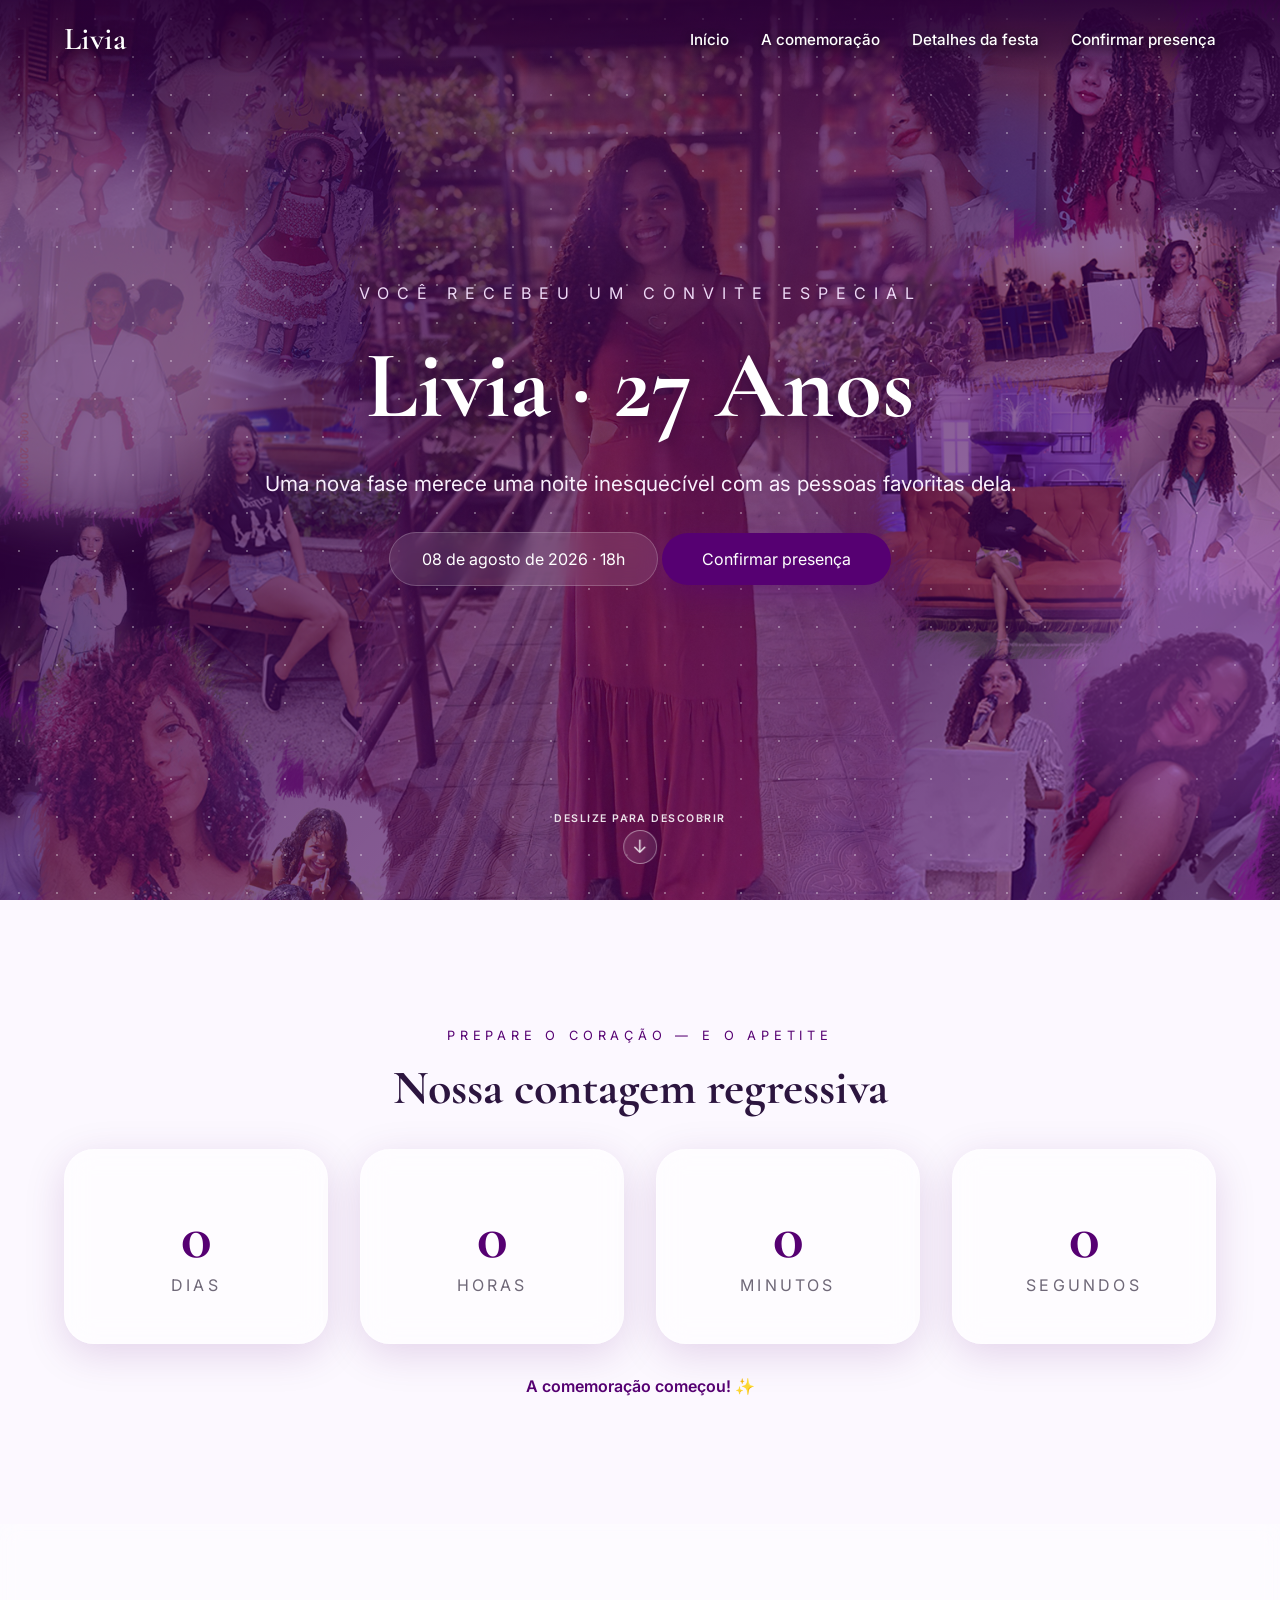
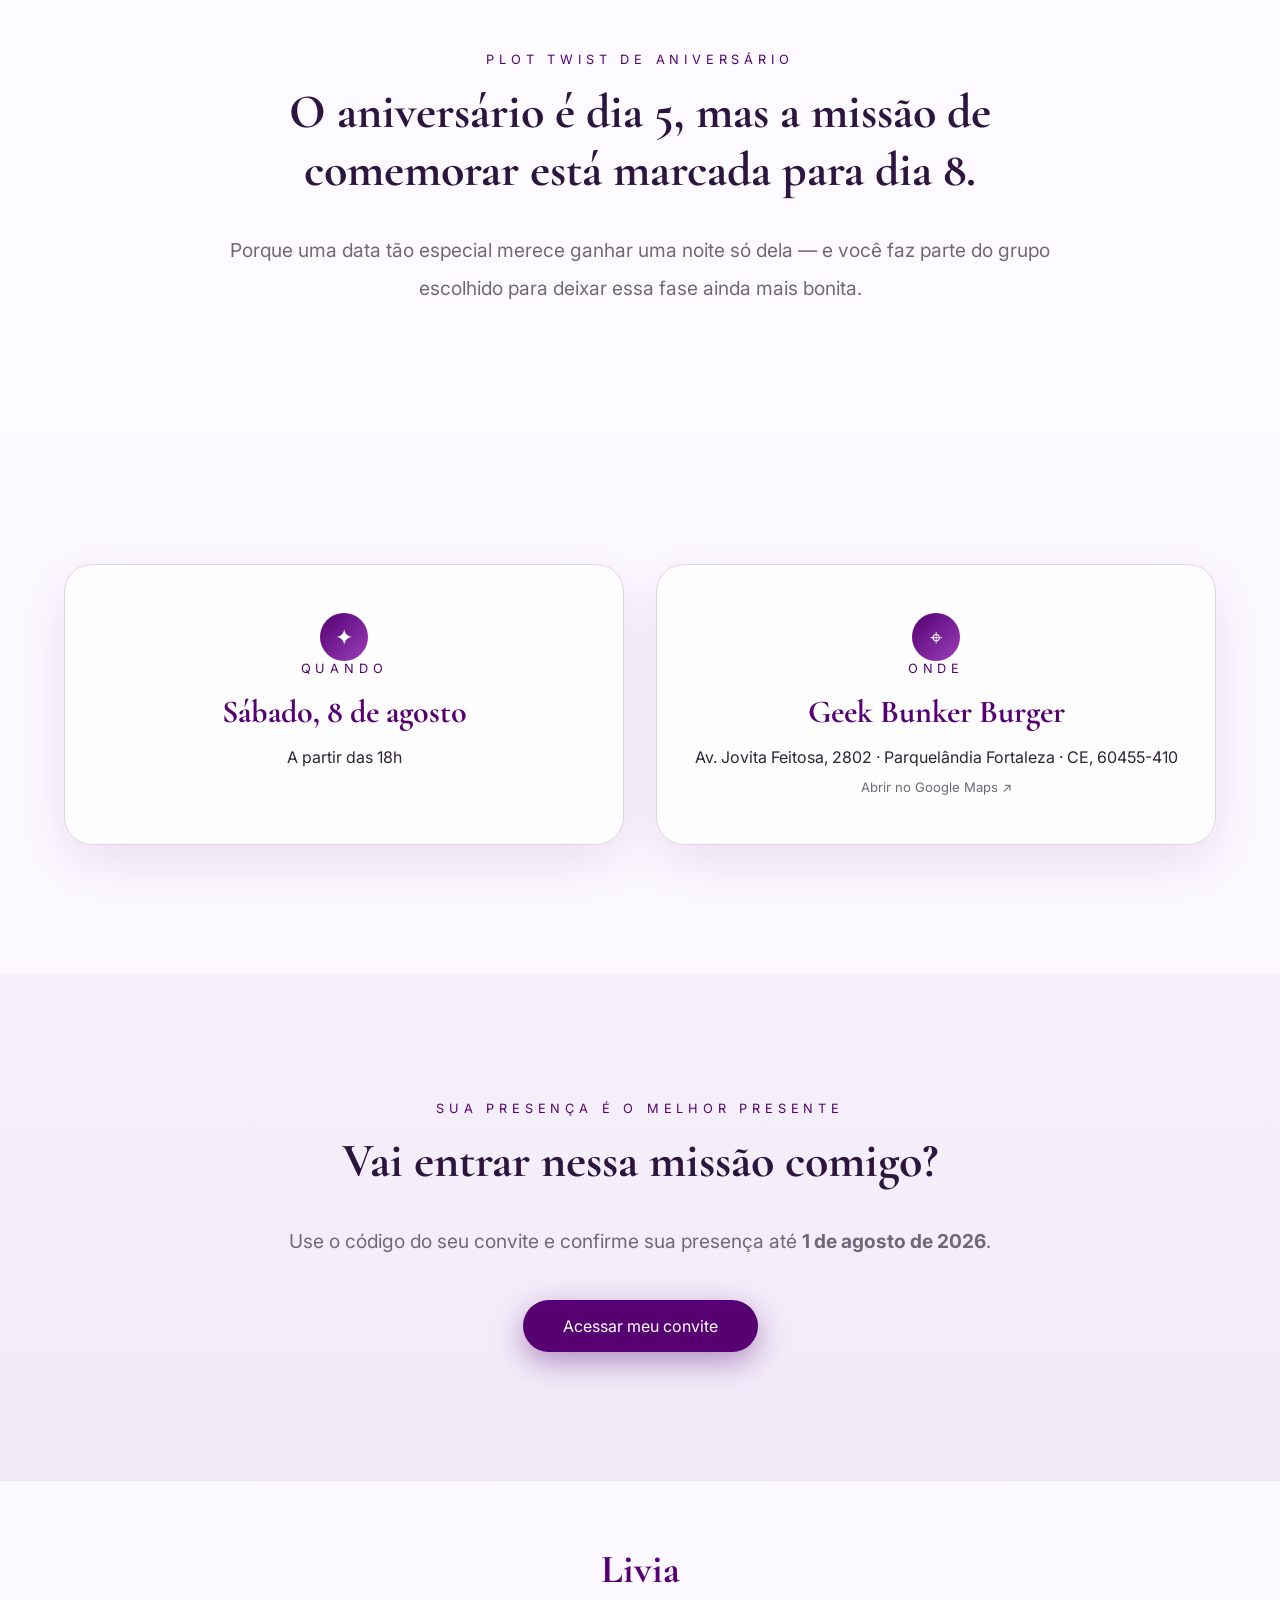
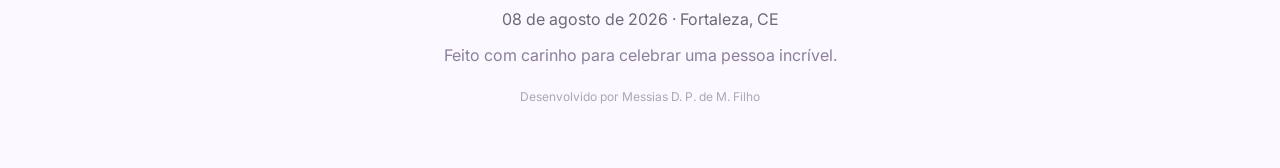
==== index.html @ ccc8a42b "fix: standardize age formatting to "Anos" in title and hero section" ====
<!doctype html>
<html lang="pt-BR">
  <head>
    <meta charset="UTF-8" />
    <meta name="viewport" content="width=device-width, initial-scale=1.0" />
    <meta name="description" content="Aniversário de Livia — 8 de agosto de 2026, no Geek Bunker Burger." />
    <title>Aniversário da Livia - 27 Anos</title>
    <link rel="preconnect" href="https://fonts.googleapis.com" />
    <link rel="preconnect" href="https://fonts.gstatic.com" crossorigin />
    <link href="https://fonts.googleapis.com/css2?family=Cormorant+Garamond:wght@500;600;700&family=Inter:wght@300;400;500;600&display=swap" rel="stylesheet" />
    <link rel="stylesheet" href="css/style.css" />
  </head>
  <body class="birthday-site">
    <header class="navbar" id="navbar">
      <div class="container nav-content">
        <a class="logo" id="siteLogo" href="#home">Livia</a>
        <nav aria-label="Navegação principal">
          <ul class="nav-links" id="navLinks">
            <li><a href="#home">Início</a></li>
            <li><a href="#celebration">A comemoração</a></li>
            <li><a href="#details">Detalhes da festa</a></li>
            <li><a href="login.html?redirect=rsvp">Confirmar presença</a></li>
          </ul>
        </nav>
        <button class="mobile-menu" id="mobileMenu" aria-label="Abrir menu" aria-expanded="false">☰</button>
      </div>
    </header>

    <main>
      <section class="hero birthday-hero" id="home">
        <div class="birthday-glow birthday-glow-one"></div>
        <div class="birthday-glow birthday-glow-two"></div>
        <div class="hero-content fade-up">
          <p class="hero-subtitle">Você recebeu um convite especial</p>
          <h1 id="heroTitle">Livia · 27 Anos</h1>
          <p class="hero-text">Uma nova fase merece uma noite inesquecível com as pessoas favoritas dela.</p>
          <div class="hero-date" id="heroDate">08 de Agosto de 2026 · 18h</div>
          <a href="login.html?redirect=rsvp" class="hero-button">Confirmar presença</a>
        </div>
        <a class="hero-scroll-indicator" href="#countdown" aria-label="Ver mais conteúdo">
          <span>Deslize para descobrir</span>
          <span class="hero-scroll-arrow" aria-hidden="true">↓</span>
        </a>
      </section>

      <section class="countdown-section reveal" id="countdown" aria-labelledby="countdown-title">
        <div class="container">
          <p class="section-subtitle">Prepare o coração — e o apetite</p>
          <h2 class="section-title" id="countdown-title">Nossa contagem regressiva</h2>
          <div class="countdown-grid" aria-live="polite">
            <div class="countdown-card"><h3 id="days">0</h3><span>Dias</span></div>
            <div class="countdown-card"><h3 id="hours">0</h3><span>Horas</span></div>
            <div class="countdown-card"><h3 id="minutes">0</h3><span>Minutos</span></div>
            <div class="countdown-card"><h3 id="seconds">0</h3><span>Segundos</span></div>
          </div>
          <p class="countdown-finished is-hidden" id="countdownFinished">A comemoração começou! ✨</p>
        </div>
      </section>

      <section class="welcome-section birthday-callout reveal" id="celebration">
        <div class="container small-container">
          <p class="section-subtitle">Plot twist de aniversário</p>
          <h2 class="section-title" id="birthdayCallout">O aniversário é dia 5, mas a missão de comemorar está marcada para dia 8.</h2>
          <p class="welcome-text">Porque uma data tão especial merece ganhar uma noite só dela — e você faz parte do grupo escolhido para deixar essa fase ainda mais bonita.</p>
        </div>
      </section>

      <section class="event-section reveal" id="details">
        <div class="container birthday-details-grid">
          <article class="birthday-detail-card">
            <span class="detail-icon" aria-hidden="true">✦</span>
            <p class="section-subtitle">Quando</p>
            <h3 id="eventDateDetail">Sábado, 8 de agosto</h3>
            <p id="eventTimeDetail">A partir das 18h</p>
          </article>
          <a class="birthday-detail-card" id="venueCard" href="https://www.google.com/maps/search/?api=1&amp;query=Geek%20Bunker%20Burger%2C%20Av.%20Jovita%20Feitosa%2C%202802%2C%20Fortaleza%2C%20CE" target="_blank" rel="noopener noreferrer">
            <span class="detail-icon" aria-hidden="true">⌖</span>
            <p class="section-subtitle">Onde</p>
            <h3 id="venueName">Geek Bunker Burger</h3>
            <p id="venueAddress">Av. Jovita Feitosa, 2802 · Parquelândia<br />Fortaleza · CE, 60455-410</p>
            <span class="event-map-hint">Abrir no Google Maps ↗</span>
          </a>
        </div>
      </section>

      <section class="rsvp-cta reveal">
        <div class="container small-container">
          <p class="section-subtitle">Sua presença é o melhor presente</p>
          <h2 class="section-title">Vai entrar nessa missão comigo?</h2>
          <p class="welcome-text">Use o código do seu convite e confirme sua presença até <strong id="rsvpDeadline">1º de agosto de 2026</strong>.</p>
          <a href="login.html?redirect=rsvp" class="hero-button">Acessar meu convite</a>
        </div>
      </section>
    </main>

    <footer class="footer">
      <h3 id="footerName">Livia</h3>
      <p id="footerEvent">08 de Agosto de 2026 · Fortaleza, Ceará</p>
      <span>Feito com carinho para celebrar uma pessoa incrível.</span>
      <p class="site-credit">Desenvolvido por <a href="https://github.com/messiasfl10/" target="_blank" rel="noopener noreferrer">Messias D. P. de M. Filho</a></p>
    </footer>
    <script src="js/event-config.js"></script>
    <script src="js/script.js"></script>
  </body>
</html>
---- css/style.css ----
@import url("./tokens.css");

/* Birthday visual identity */
.birthday-site {
  --color-primary: #560072;
  --color-primary-light: #a052ba;
  --color-primary-hover: #400055;
  --color-primary-soft: rgba(86, 0, 114, .09);
  --primary: #560072;
  --primary-light: #a052ba;
  background: #fcf8ff;
}
.birthday-site .logo { color: var(--color-inverse); text-decoration: none; }
.birthday-hero {
  background:
    linear-gradient(135deg, rgba(49, 0, 65, 0.84), rgba(86, 0, 114, 0.6)),
    url("../assets/images/home/cover-main-page.jpg") center 35% / cover no-repeat;
  isolation: isolate;
  overflow: hidden;
}
.birthday-hero::before {
  content: ""; position: absolute; inset: 0; z-index: -1; opacity: .32;
  background-image: radial-gradient(circle, #fff 1.3px, transparent 1.4px);
  background-size: 38px 38px;
}
.birthday-hero .hero-content h1 {
  color: var(--color-inverse);
  text-shadow: 0 3px 18px rgba(40, 0, 52, 0.75);
}
.birthday-glow { position: absolute; border-radius: 50%; filter: blur(30px); opacity: .28; }
.birthday-glow-one { width: 380px; height: 380px; background: #e8c9f2; left: -120px; top: 15%; }
.birthday-glow-two { width: 320px; height: 320px; background: #b66bcc; right: -90px; bottom: 8%; }
.birthday-callout { background: linear-gradient(135deg, #f5e8fa, #fff 52%, #eee1f4); }
.birthday-details-grid { display: grid; grid-template-columns: repeat(2, minmax(0, 1fr)); gap: 2rem; }
.birthday-detail-card {
  display: block; padding: 3rem 2rem; text-align: center; color: var(--color-text); text-decoration: none;
  background: rgba(255,255,255,.9); border: 1px solid #e5cfea; border-radius: 28px;
  box-shadow: 0 18px 50px rgba(86,0,114,.1); transition: transform .25s ease, box-shadow .25s ease;
}
.birthday-detail-card:hover { transform: translateY(-6px); box-shadow: 0 24px 60px rgba(86,0,114,.18); }
.birthday-detail-card h3 { color: #560072; font-family: var(--font-heading); font-size: 2rem; margin: .5rem 0 1rem; }
.detail-icon { display: inline-grid; place-items: center; width: 3rem; height: 3rem; border-radius: 50%; color: #fff; background: linear-gradient(135deg, #560072, #9a3fba); font-size: 1.35rem; }
.countdown-finished { margin-top: 2rem; color: var(--color-primary); font-weight: 600; }
@media (max-width: 760px) { .birthday-details-grid { grid-template-columns: 1fr; } .birthday-detail-card { padding: 2.25rem 1.25rem; } }

* {
  margin: 0;
  padding: 0;
  box-sizing: border-box;
}

html {
  scroll-behavior: smooth;
}

body {
  font-family: "Inter", sans-serif;
  background: var(--background);
  color: var(--text);
  overflow-x: hidden;
}

.container {
  width: 90%;
  max-width: 1200px;
  margin: 0 auto;
}

.small-container {
  max-width: 850px;
}

.is-hidden {
  display: none;
}

.section-subtitle {
  text-transform: uppercase;
  letter-spacing: 0.3rem;
  color: var(--primary);
  font-size: 0.8rem;
  margin-bottom: 1rem;
}

.section-title {
  font-family: "Cormorant Garamond", serif;
  font-size: 3rem;
  margin-bottom: 2rem;
  color: #2c153f;
}

/* Navbar */
.navbar {
  position: fixed;
  top: 0;
  width: 100%;
  z-index: 1000;
  padding: 1.2rem 0;
  background: linear-gradient(
    to bottom,
    rgba(40, 0, 52, 0.8) 0%,
    rgba(40, 0, 52, 0.42) 65%,
    transparent 100%
  );
  transition: 0.4s ease;
}

.navbar.scrolled {
  background: rgba(255, 255, 255, 0.7);
  backdrop-filter: blur(15px);
  box-shadow: 0 5px 20px rgba(0, 0, 0, 0.05);
}

.nav-content {
  display: flex;
  justify-content: space-between;
  align-items: center;
}

.logo {
  font-family: "Cormorant Garamond", serif;
  font-size: 2rem;
  color: white;
  font-weight: 600;
  text-shadow: 0 2px 12px rgba(0, 0, 0, 0.55);
}

.navbar.scrolled .logo {
  color: var(--primary);
  text-shadow: none;
}

.nav-links {
  display: flex;
  gap: 2rem;
  list-style: none;
}

.nav-links a {
  text-decoration: none;
  color: white;
  font-size: 0.95rem;
  font-weight: 500;
  text-shadow: 0 2px 10px rgba(0, 0, 0, 0.65);
  transition: 0.3s ease;
}

.navbar.scrolled .nav-links a {
  color: var(--text);
  text-shadow: none;
}

.nav-links a:hover {
  color: #ddb5eb;
}

.mobile-menu {
  display: none;
  background: none;
  border: none;
  color: white;
  font-size: 2rem;
  cursor: pointer;
}

/* Hero */
.hero {
  height: 100vh;
  position: relative;
  display: flex;
  align-items: center;
  justify-content: center;
  text-align: center;
  background-image:
    linear-gradient(135deg, rgba(49, 0, 65, 0.8), rgba(86, 0, 114, 0.52)),
    url("../assets/images/home/cover-main-page.jpg");
  background-size: cover;
  background-position: center;
  background-attachment: fixed;
}

.hero-overlay {
  position: absolute;
  inset: 0;
  background: linear-gradient(
    to bottom,
    rgba(0, 0, 0, 0.4),
    rgba(86, 0, 114, 0.45)
  );
}

.hero-content {
  position: relative;
  z-index: 2;
  max-width: 850px;
  padding: 2rem;
  color: white;
}

.hero-subtitle {
  text-transform: uppercase;
  letter-spacing: 0.5rem;
  margin-bottom: 1.5rem;
  color: #edd8f5;
}

.hero h1 {
  font-family: "Cormorant Garamond", serif;
  font-size: 6rem;
  margin-bottom: 1.5rem;
}

.hero-text {
  font-size: 1.3rem;
  line-height: 2rem;
  color: #f9effd;
  margin-bottom: 2rem;
}

.hero-date {
  display: inline-block;
  padding: 1rem 2rem;
  border-radius: 999px;
  background: rgba(255, 255, 255, 0.1);
  border: 1px solid rgba(255, 255, 255, 0.2);
  backdrop-filter: blur(10px);
  margin-bottom: 2rem;
}

.hero-button {
  display: inline-block;
  padding: 1rem 2.5rem;
  background: var(--primary);
  color: white;
  border-radius: 999px;
  text-decoration: none;
  transition: 0.3s ease;
  box-shadow: 0 10px 30px rgba(86, 0, 114, 0.4);
}

.hero-button:hover {
  transform: translateY(-4px);
  background: #400055;
}

.hero-scroll-indicator {
  position: absolute;
  left: 50%;
  bottom: clamp(1.25rem, 4vh, 2.5rem);
  z-index: 3;
  display: grid;
  justify-items: center;
  gap: .3rem;
  color: rgba(255, 255, 255, .88);
  text-decoration: none;
  transform: translateX(-50%);
}

.hero-scroll-indicator > span:first-child {
  font-size: .66rem;
  font-weight: 600;
  letter-spacing: .14em;
  text-transform: uppercase;
}

.hero-scroll-arrow {
  display: grid;
  place-items: center;
  width: 34px;
  height: 34px;
  border: 1px solid rgba(255, 255, 255, .42);
  border-radius: 50%;
  background: rgba(255, 255, 255, .09);
  backdrop-filter: blur(8px);
  padding-bottom: .08rem;
  font-size: 1.15rem;
  line-height: 1;
  animation: hero-scroll-bounce 1.8s ease-in-out infinite;
}

.hero-scroll-indicator:hover .hero-scroll-arrow,
.hero-scroll-indicator:focus-visible .hero-scroll-arrow {
  background: rgba(255, 255, 255, .2);
}

@keyframes hero-scroll-bounce {
  0%, 100% { transform: translateY(0); }
  50% { transform: translateY(7px); }
}

@media (prefers-reduced-motion: reduce) {
  .hero-scroll-arrow { animation: none; }
}

/* Countdown */
.countdown-section {
  padding: 8rem 0;
  text-align: center;
}

.countdown-grid {
  display: grid;
  grid-template-columns: repeat(4, 1fr);
  gap: 2rem;
}

.countdown-card {
  background: rgba(255, 255, 255, 0.6);
  backdrop-filter: blur(15px);
  border: 1px solid var(--border);
  border-radius: 30px;
  padding: 3rem 2rem;
  box-shadow: var(--shadow);
}

.countdown-card h3 {
  font-size: 4rem;
  color: var(--primary);
  font-family: "Cormorant Garamond", serif;
}

.countdown-card span {
  text-transform: uppercase;
  letter-spacing: 0.2rem;
  color: var(--text-light);
}

/* Welcome */
.welcome-section {
  padding: 8rem 0;
  text-align: center;
  background: rgba(255, 255, 255, 0.4);
  backdrop-filter: blur(10px);
}

.welcome-text {
  font-size: 1.2rem;
  line-height: 2.4rem;
  color: var(--text-light);
}

/* Event */
.event-section {
  padding: 8rem 0;
}

.event-grid {
  display: grid;
  grid-template-columns: repeat(2, 1fr);
  gap: 2rem;
}

.event-card {
  display: block;
  background: rgba(255, 255, 255, 0.6);
  border: 1px solid var(--border);
  backdrop-filter: blur(15px);
  border-radius: 30px;
  padding: 3rem;
  box-shadow: var(--shadow);
  color: inherit;
  text-decoration: none;
  cursor: pointer;
  transition: 0.4s ease;
}

.event-card:hover {
  transform: translateY(-8px);
}

.event-card:focus-visible {
  outline: 3px solid var(--color-primary-soft);
  outline-offset: 4px;
}

/* =========================
   Event Slider
========================= */

.event-slider {
  width: 100%;
  height: 320px;

  overflow: hidden;
  position: relative;

  border-radius: 24px;
  margin-bottom: 2rem;

  background: #f3eef8;
}

.slides {
  display: flex;
  height: 100%;

  animation: slideAnimation 18s infinite ease-in-out;
}

.slides img {
  width: 100%;
  min-width: 100%;

  height: 100%;

  object-fit: cover;
  object-position: center;

  flex-shrink: 0;

  transition: transform 0.8s ease;
}

/* Zoom cinematográfico */
.event-card:hover .slides img {
  transform: scale(1.04);
}

/* Mobile */
@media (max-width: 768px) {
  .event-slider {
    height: 240px;
  }
}

@keyframes slideAnimation {
  0% {
    transform: translateX(0%);
  }

  30% {
    transform: translateX(0%);
  }

  35% {
    transform: translateX(-100%);
  }

  65% {
    transform: translateX(-100%);
  }

  70% {
    transform: translateX(-200%);
  }

  95% {
    transform: translateX(-200%);
  }

  100% {
    transform: translateX(0%);
  }
}

.event-card h3 {
  font-family: "Cormorant Garamond", serif;
  font-size: 2.2rem;
  margin-bottom: 1.5rem;
  color: #2c153f;
}

.event-card p {
  color: var(--text-light);
  line-height: 2rem;
}

.event-time {
  margin-top: 2rem;
  color: var(--primary);
  font-weight: 600;
  font-size: 1.2rem;
}

.event-map-hint {
  display: inline-block;
  margin-top: 0.75rem;
  color: var(--text-light);
  font-size: 0.82rem;
  transition: color 0.3s ease;
}

.event-card:hover .event-map-hint,
.event-card:focus-visible .event-map-hint {
  color: var(--primary);
}

/* Footer */
.footer {
  padding: 4rem 2rem;
  text-align: center;
  border-top: 1px solid rgba(111, 63, 167, 0.1);
}

.footer h3 {
  font-family: "Cormorant Garamond", serif;
  font-size: 2.5rem;
  color: var(--primary);
  margin-bottom: 1rem;
}

.footer p {
  margin-bottom: 1rem;
  color: var(--text-light);
}

.footer span {
  color: #8c7f9a;
}

.footer .site-credit {
  margin: 1.5rem 0 0;
  color: var(--color-text-faded);
  font-size: 0.75rem;
  opacity: 0.72;
}

.site-credit a {
  color: inherit;
  text-decoration: none;
  transition: color 0.2s ease;
}

.site-credit a:hover,
.site-credit a:focus-visible {
  color: var(--primary);
  text-decoration: underline;
}

/* Animations */
.fade-up {
  animation: fadeUp 1.2s ease;
}

@keyframes fadeUp {
  from {
    opacity: 0;
    transform: translateY(40px);
  }

  to {
    opacity: 1;
    transform: translateY(0);
  }
}

.reveal {
  opacity: 0;
  transform: translateY(60px);
  transition: all 1s ease;
}

.reveal.active {
  opacity: 1;
  transform: translateY(0);
}

/* Responsive */
@media (max-width: 992px) {
  .countdown-grid,
  .event-grid {
    grid-template-columns: repeat(2, 1fr);
  }

  .hero h1 {
    font-size: 4.5rem;
  }
}

@media (max-width: 768px) {
  .birthday-hero {
    background-image:
      linear-gradient(135deg, rgba(49, 0, 65, 0.8), rgba(86, 0, 114, 0.52)),
      url("../assets/images/home/cover-main-page-vertical.jpg");
    background-position: center 28%;
    background-attachment: scroll;
  }

  .hero-scroll-indicator {
    bottom: max(.8rem, env(safe-area-inset-bottom));
  }

  .hero-scroll-indicator > span:first-child {
    font-size: .58rem;
  }

  .hero-scroll-arrow {
    width: 32px;
    height: 32px;
  }

  .nav-links {
    position: fixed;
    top: 80px;
    right: -100%;
    width: 260px;
    height: calc(100vh - 80px);
    background: rgba(255, 255, 255, 0.95);
    backdrop-filter: blur(15px);
    flex-direction: column;
    padding: 2rem;
    transition: 0.4s ease;
  }

  .nav-links.active {
    right: 0;
  }

  .nav-links a {
    color: var(--text);
    text-shadow: none;
  }

  .mobile-menu {
    display: block;
  }

  .hero h1 {
    font-size: 3.5rem;
  }

  .hero-text {
    font-size: 1rem;
  }

  .event-grid {
    grid-template-columns: 1fr;
  }

  .countdown-section {
    padding: 5rem 0;
  }

  .countdown-grid {
    grid-template-columns: repeat(4, minmax(0, 1fr));
    gap: 0.5rem;
  }

  .countdown-card {
    min-width: 0;
    padding: 1.25rem 0.25rem;
    border-radius: 14px;
  }

  .countdown-card h3 {
    font-size: 2rem;
    line-height: 1;
  }

  .countdown-card span {
    display: block;
    margin-top: 0.5rem;
    font-size: 0.56rem;
    letter-spacing: 0.02rem;
  }

  .section-title {
    font-size: 2.3rem;
  }
}

.rsvp-cta {
  padding: 8rem 0;

  text-align: center;

  background: linear-gradient(
    to bottom,
    rgba(111, 63, 167, 0.04),
    rgba(111, 63, 167, 0.08)
  );
}

.rsvp-cta .welcome-text {
  margin-bottom: 2.5rem;
}

.guest-auth-pending {
  visibility: hidden;
}
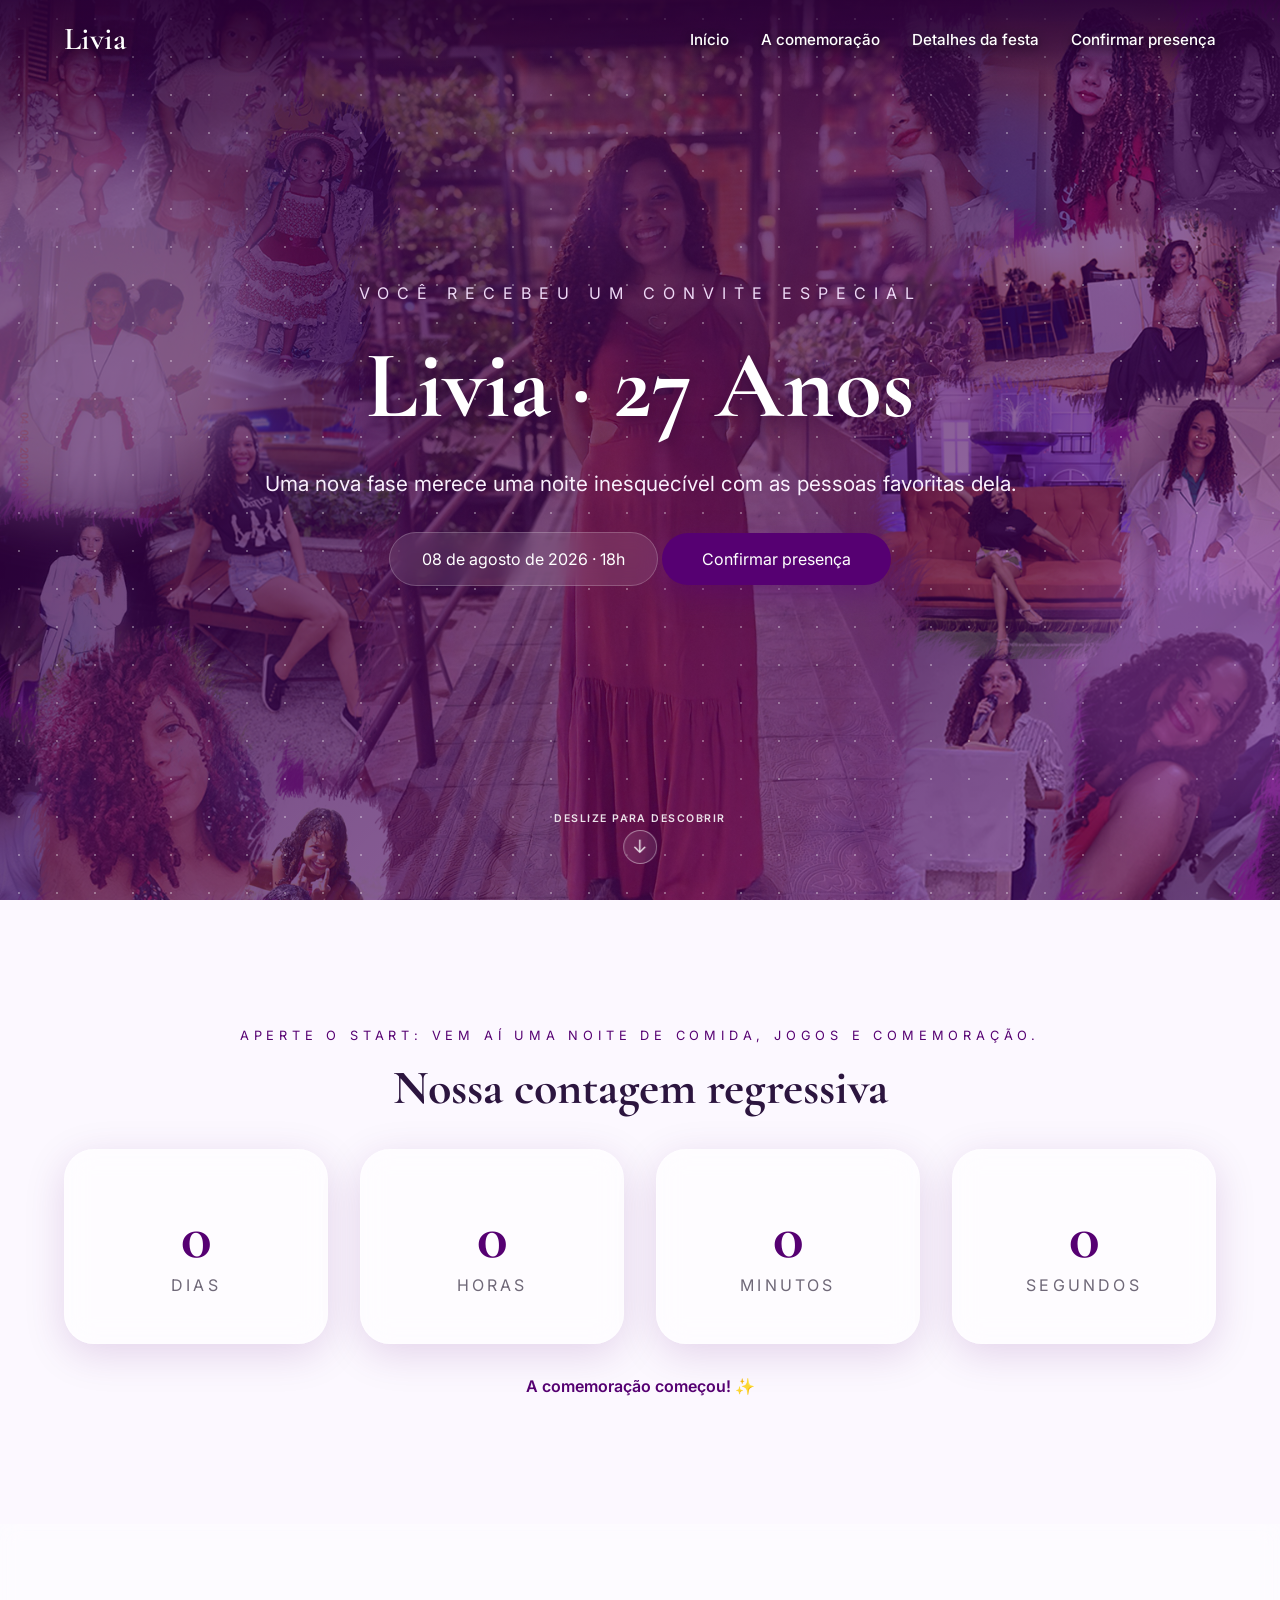
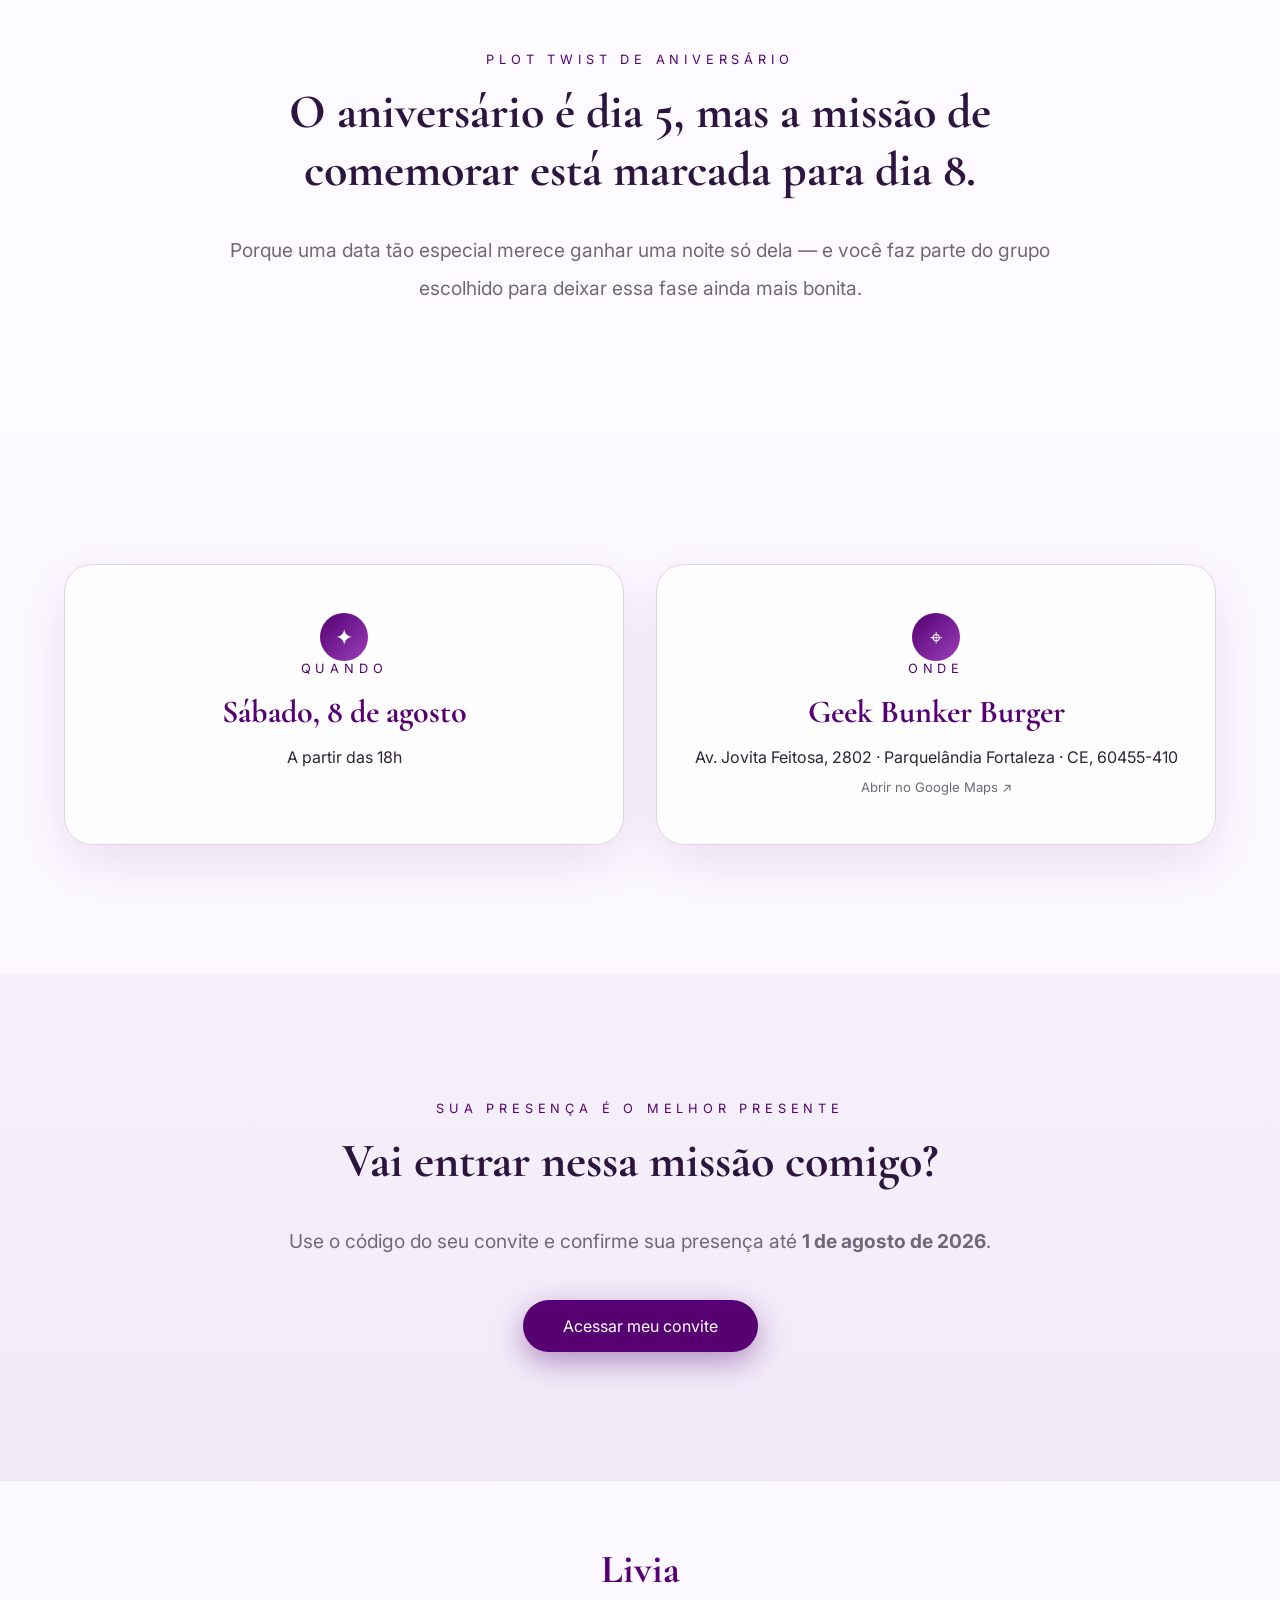
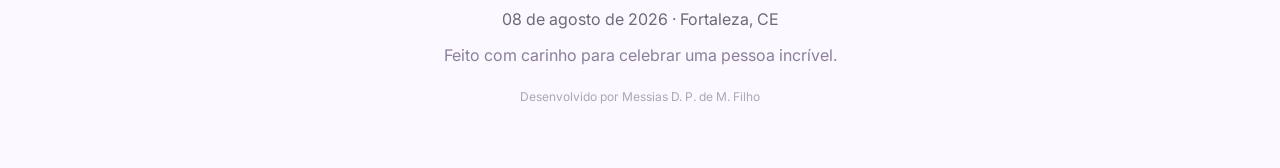
==== commit 23421235: "fix: update countdown section subtitle for clarity and engagement" ====
--- a/index.html
+++ b/index.html
@@ -45,7 +45,7 @@
 
       <section class="countdown-section reveal" id="countdown" aria-labelledby="countdown-title">
         <div class="container">
-          <p class="section-subtitle">Prepare o coração — e o apetite</p>
+          <p class="section-subtitle">Aperte o start: vem aí uma noite de comida, jogos e comemoração.</p>
           <h2 class="section-title" id="countdown-title">Nossa contagem regressiva</h2>
           <div class="countdown-grid" aria-live="polite">
             <div class="countdown-card"><h3 id="days">0</h3><span>Dias</span></div>
--- a/css/style.css
+++ b/css/style.css
@@ -161,6 +161,14 @@
   color: white;
   font-size: 2rem;
   cursor: pointer;
+  transition:
+    color 0.4s ease,
+    background-color 0.4s ease;
+}
+
+/* Mantém o ícone legível quando a navbar ganha fundo claro no scroll. */
+.navbar.scrolled .mobile-menu {
+  color: var(--primary);
 }
 
 /* Hero */
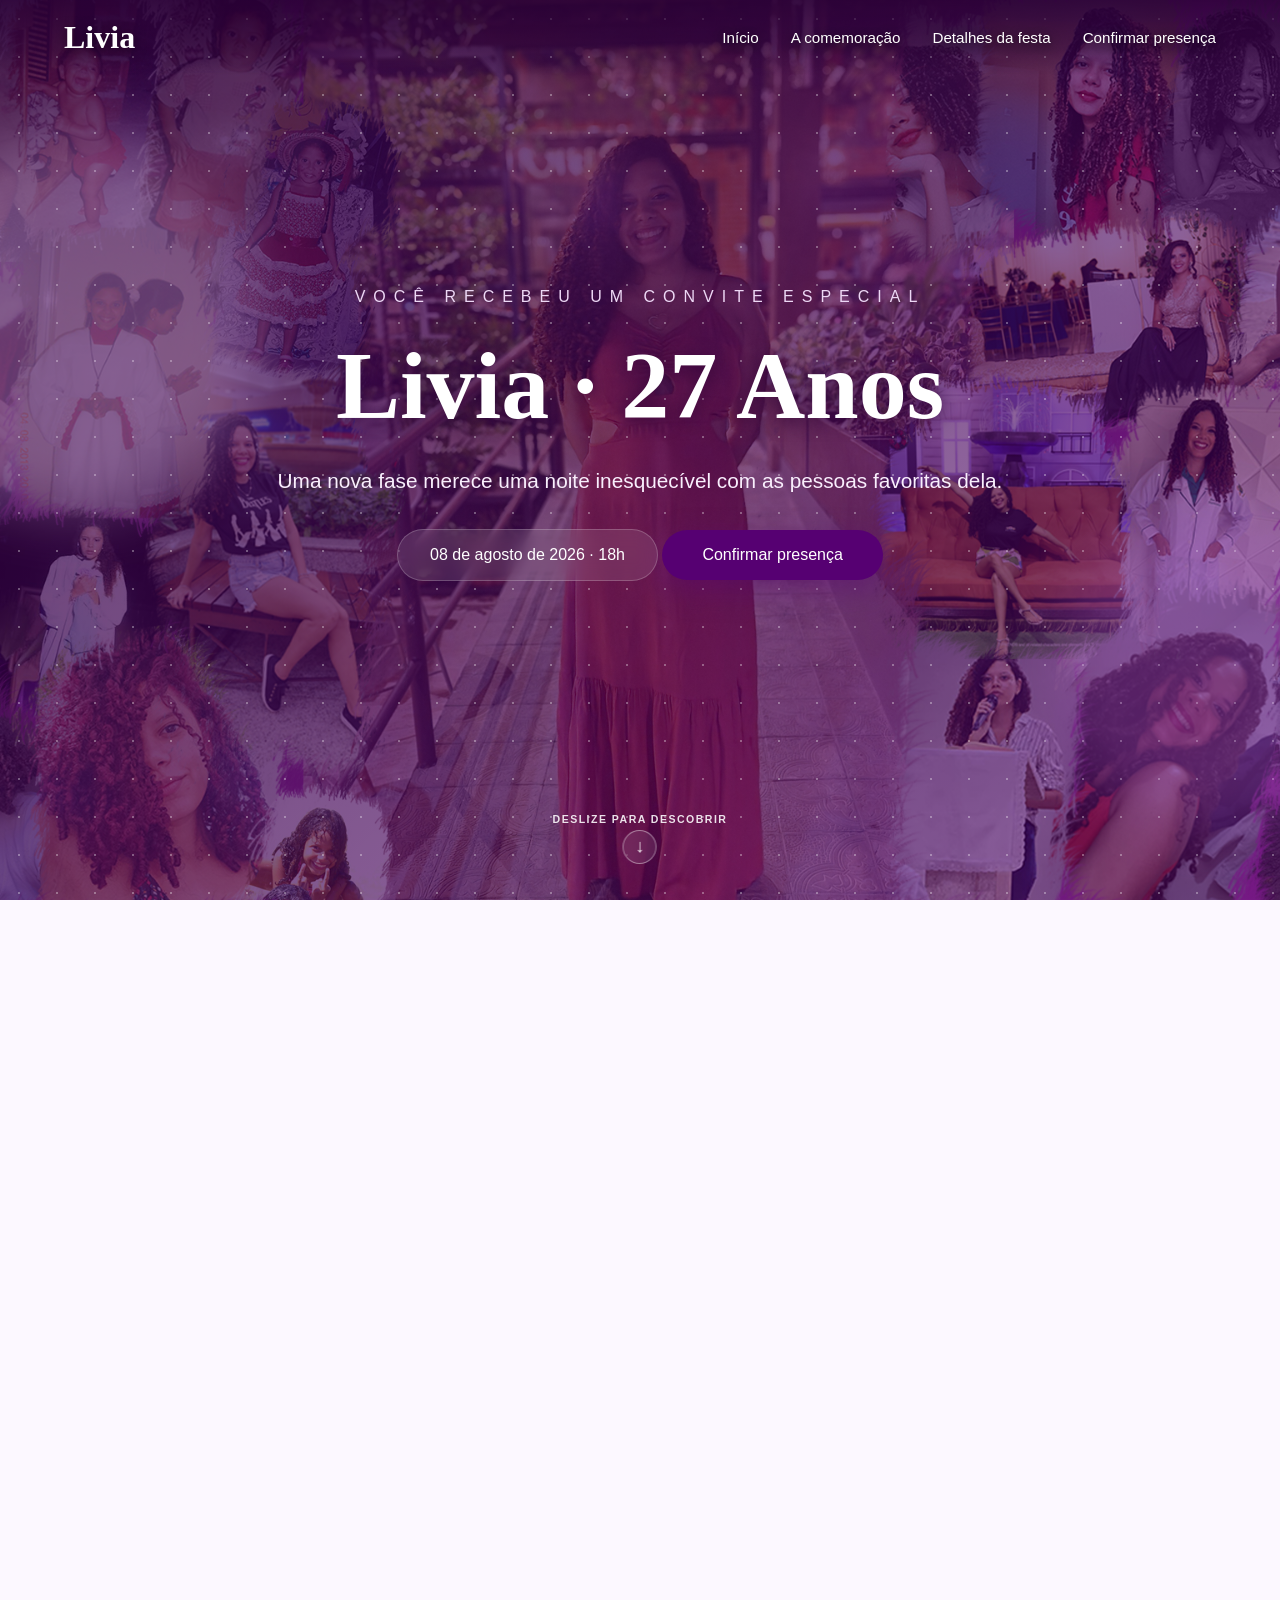
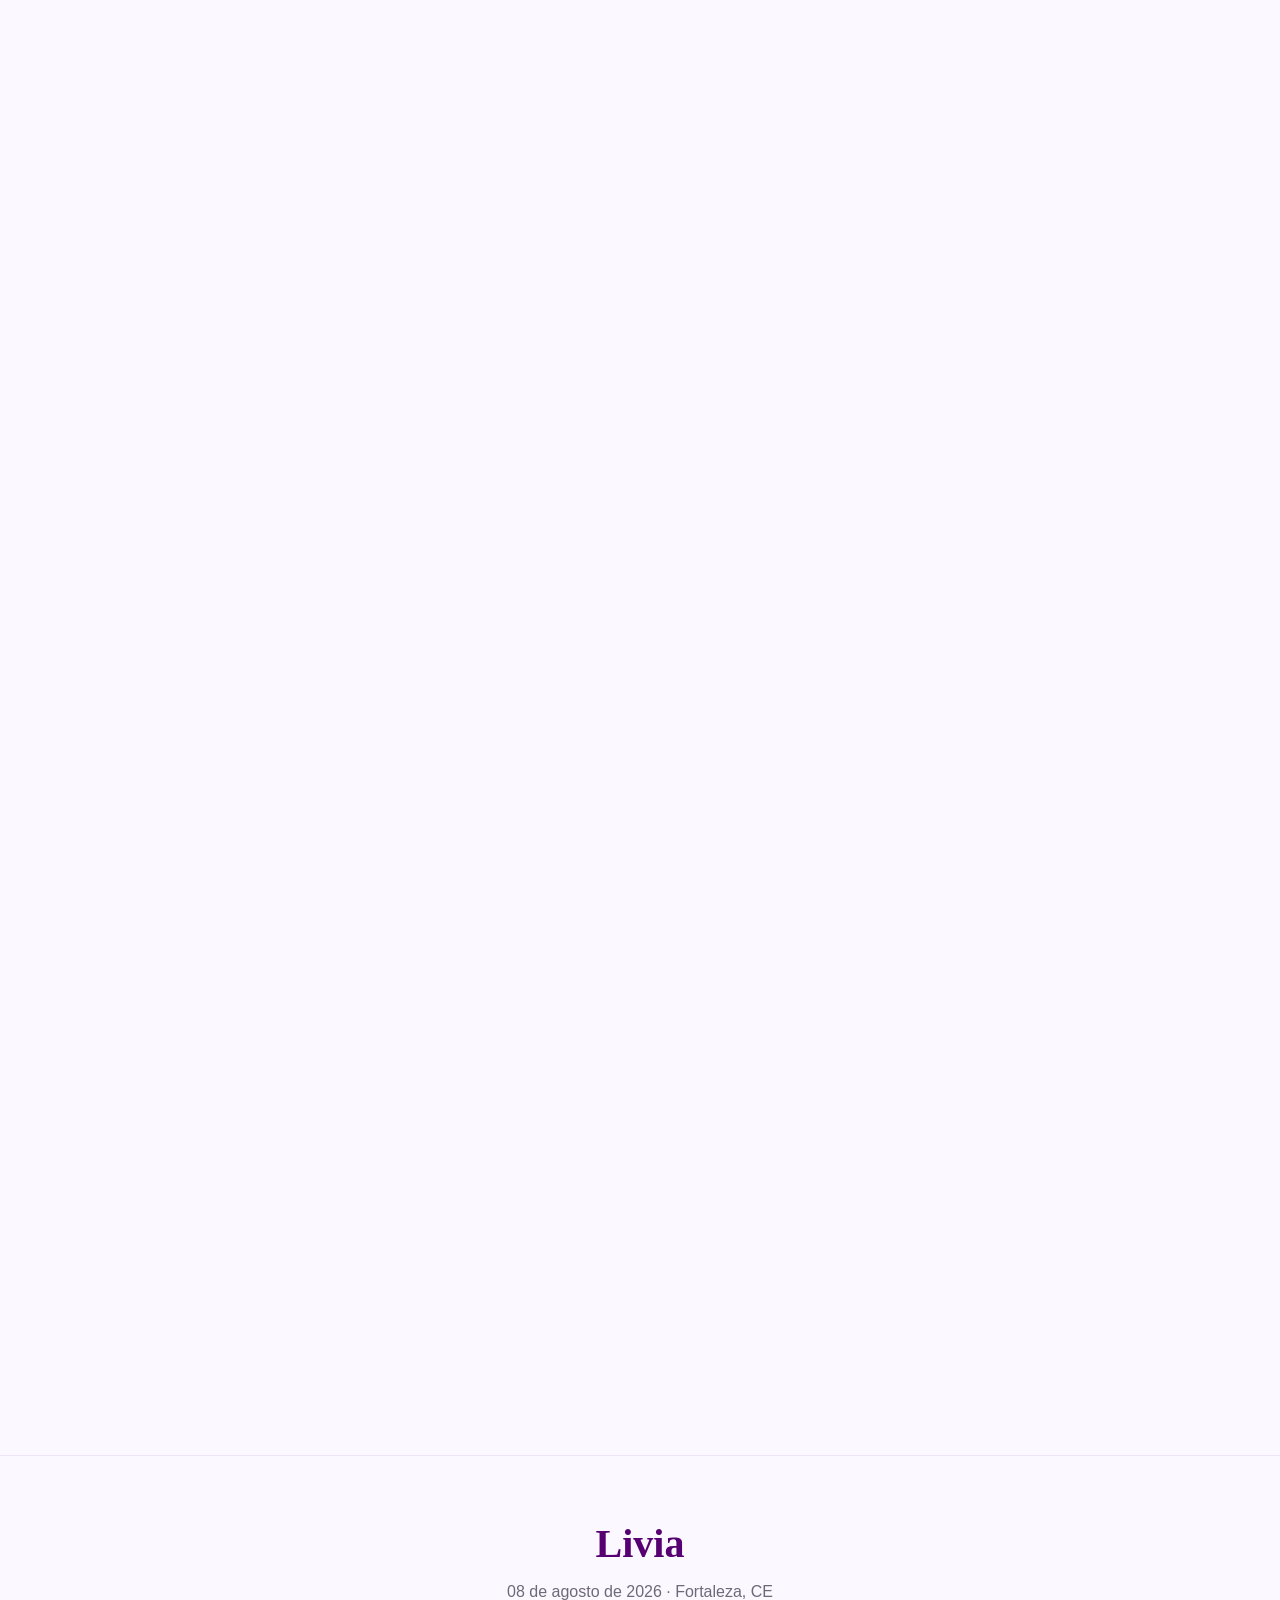
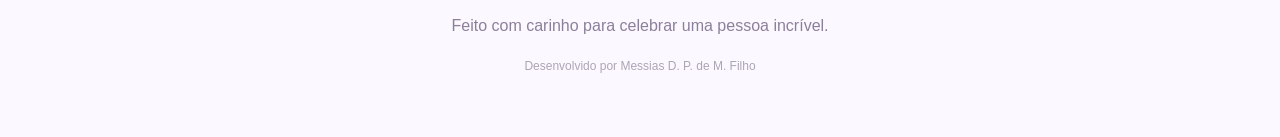
==== commit c02a8484: "Refactor admin guest management and RSVP handling - Introduced utility functions for HTML escaping a" ====
--- a/index.html
+++ b/index.html
@@ -3,8 +3,9 @@
   <head>
     <meta charset="UTF-8" />
     <meta name="viewport" content="width=device-width, initial-scale=1.0" />
-    <meta name="description" content="Aniversário de Livia — 8 de agosto de 2026, no Geek Bunker Burger." />
-    <title>Aniversário da Livia - 27 Anos</title>
+    <meta http-equiv="Content-Security-Policy" content="default-src 'self'; script-src 'self' https://cdn.jsdelivr.net https://challenges.cloudflare.com; style-src 'self' https://fonts.googleapis.com; font-src 'self' https://fonts.gstatic.com; img-src 'self' data:; connect-src 'self' https://*.supabase.co https://challenges.cloudflare.com; frame-src https://challenges.cloudflare.com; object-src 'none'; base-uri 'self'; form-action 'self'; frame-ancestors 'none'; upgrade-insecure-requests" />
+    <meta name="description" content="Aniversário da Livia — 8 de agosto de 2026, no Geek Bunker Burger." />
+    <title>Aniversário da Livia — 27 Anos</title>
     <link rel="preconnect" href="https://fonts.googleapis.com" />
     <link rel="preconnect" href="https://fonts.gstatic.com" crossorigin />
     <link href="https://fonts.googleapis.com/css2?family=Cormorant+Garamond:wght@500;600;700&family=Inter:wght@300;400;500;600&display=swap" rel="stylesheet" />
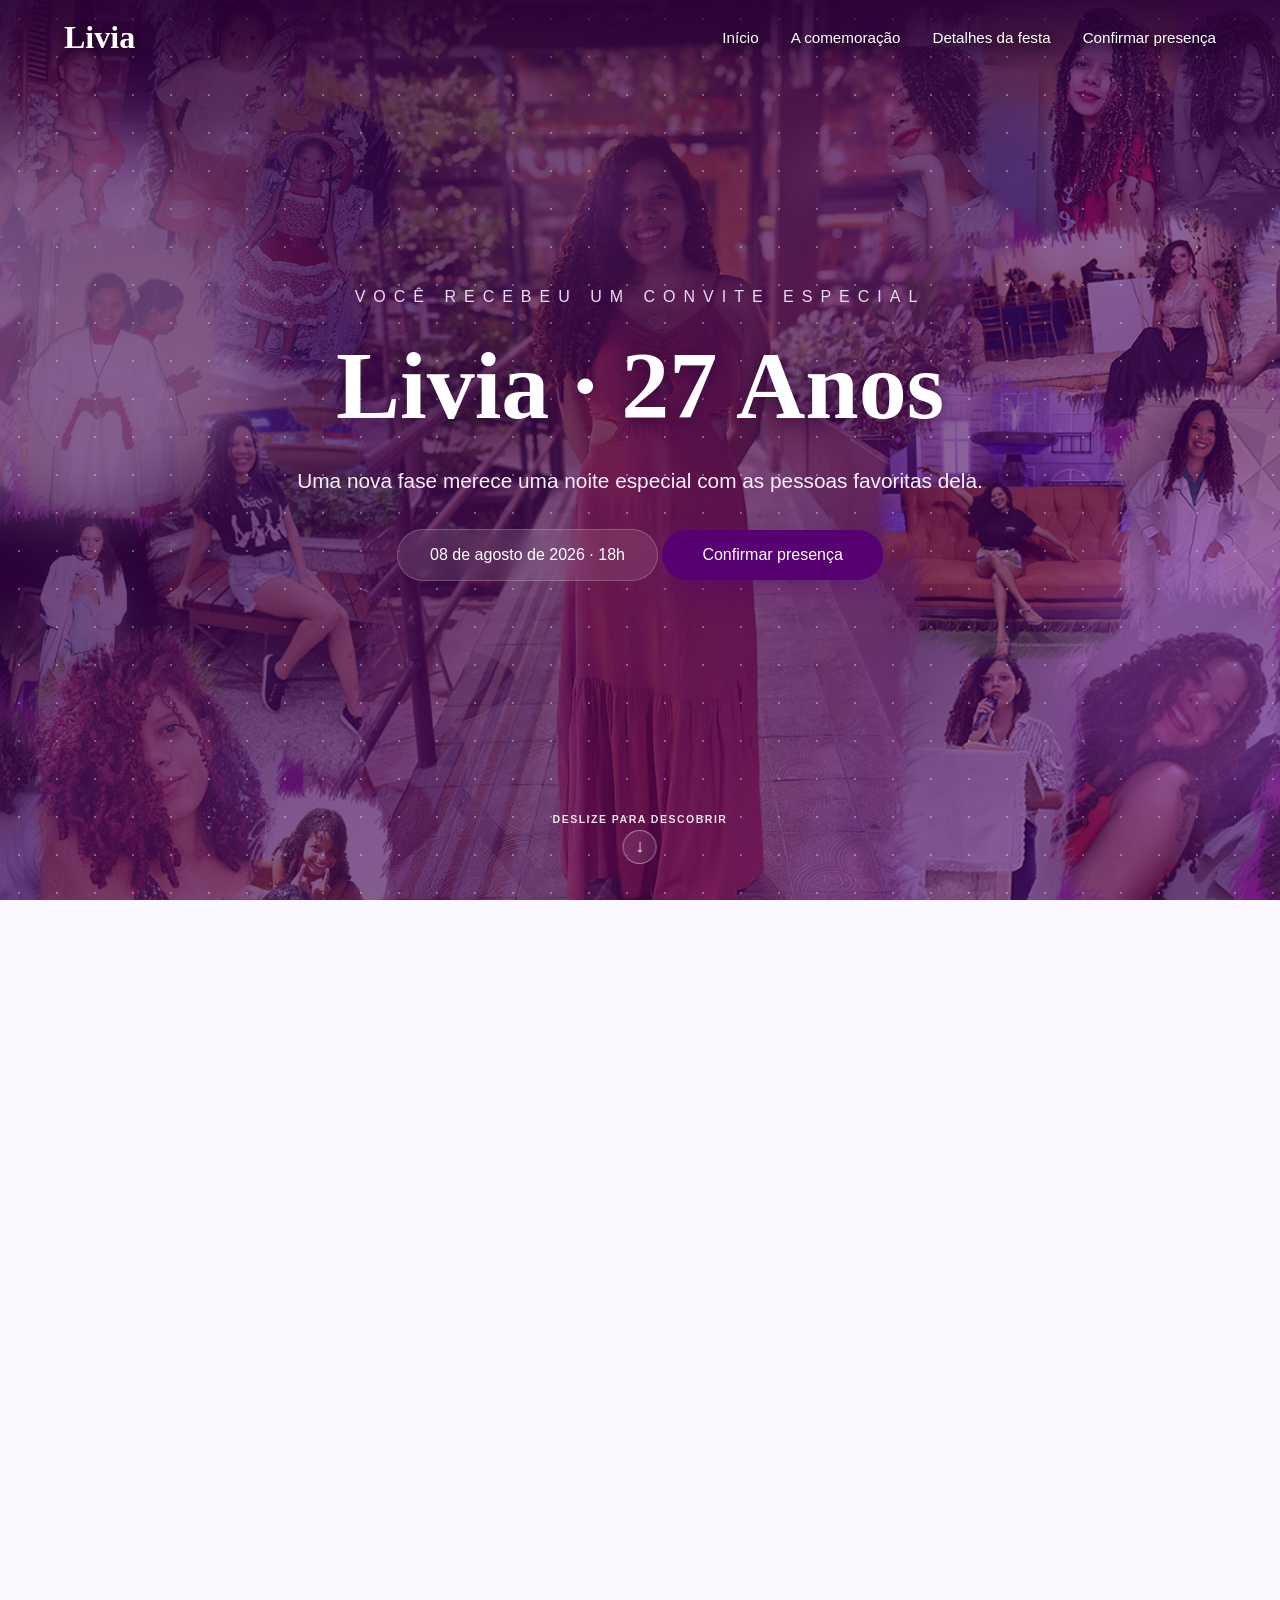
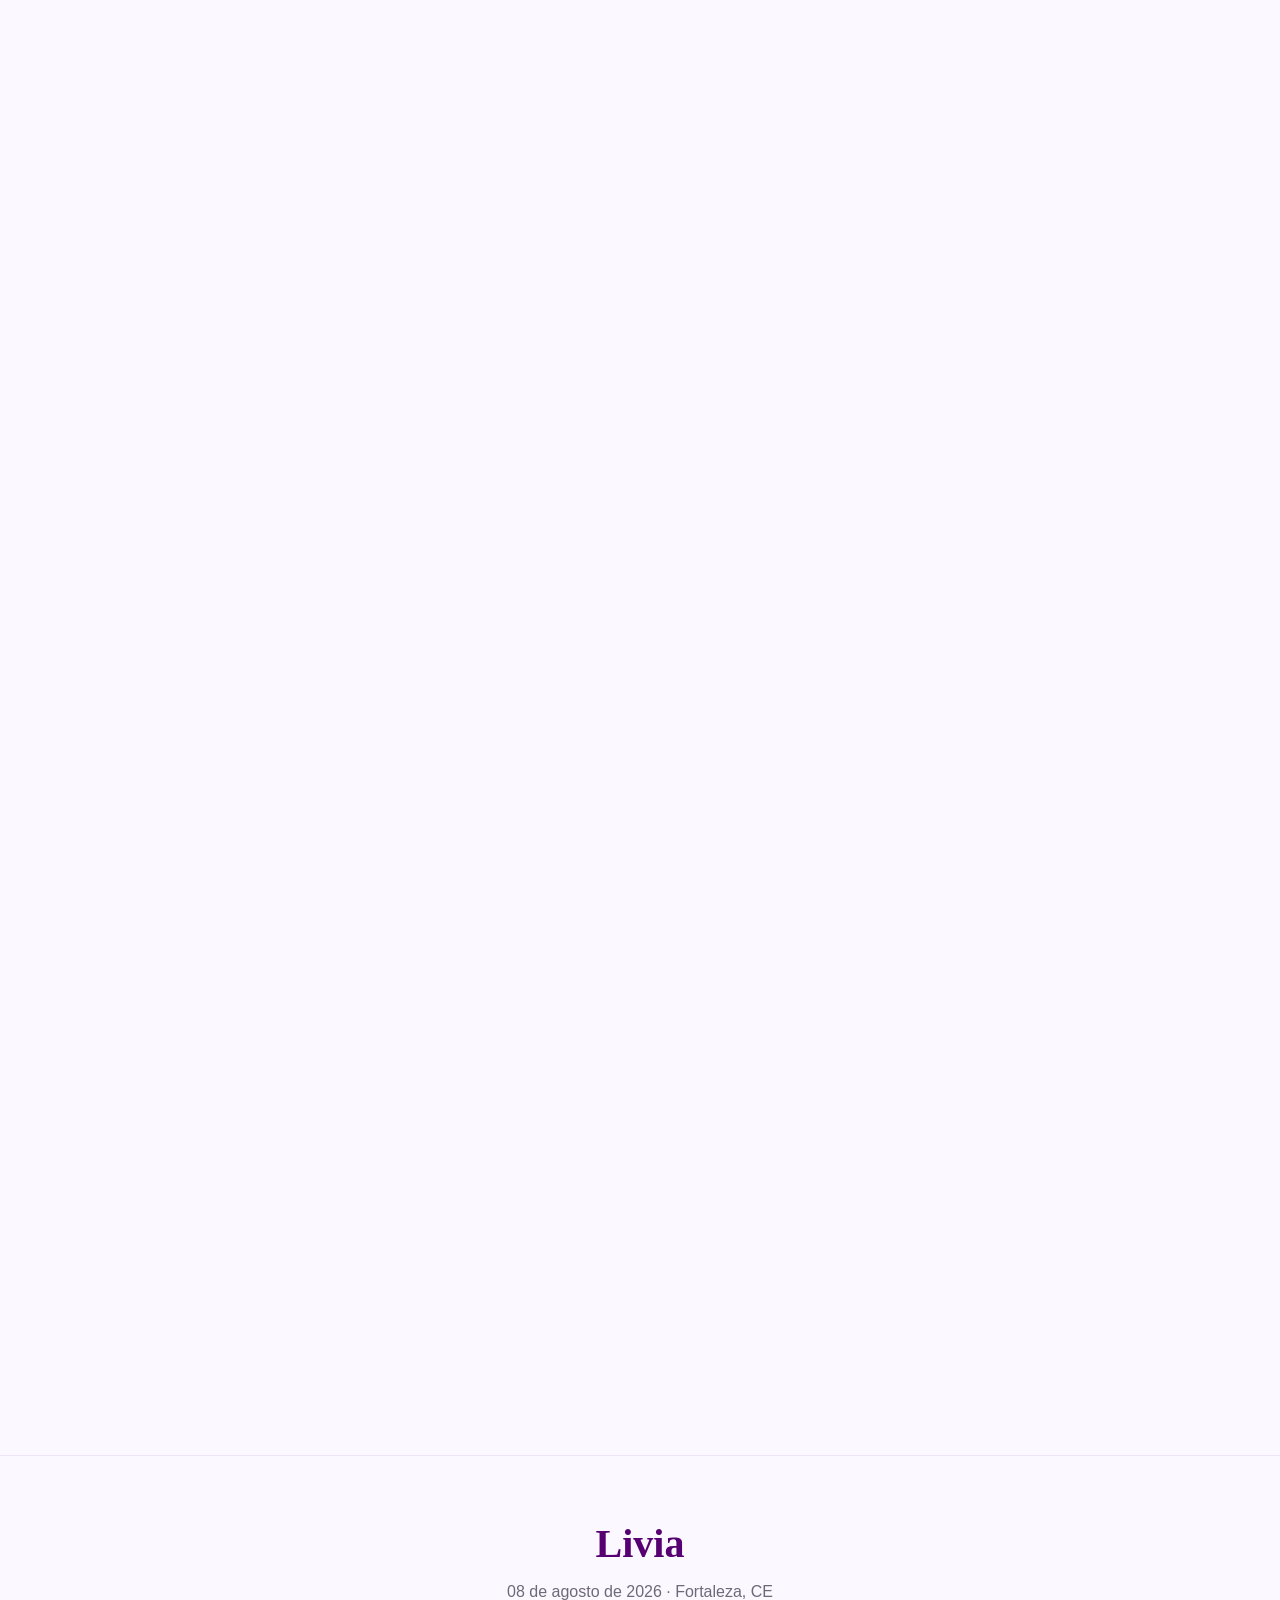
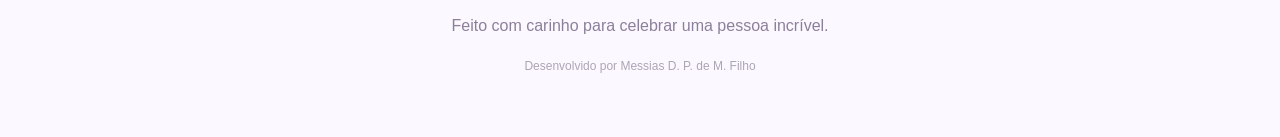
==== commit d975c556: "fix: update hero text for clarity in invitation message" ====
--- a/index.html
+++ b/index.html
@@ -5,6 +5,22 @@
     <meta name="viewport" content="width=device-width, initial-scale=1.0" />
     <meta http-equiv="Content-Security-Policy" content="default-src 'self'; script-src 'self' https://cdn.jsdelivr.net https://challenges.cloudflare.com; style-src 'self' https://fonts.googleapis.com; font-src 'self' https://fonts.gstatic.com; img-src 'self' data:; connect-src 'self' https://*.supabase.co https://challenges.cloudflare.com; frame-src https://challenges.cloudflare.com; object-src 'none'; base-uri 'self'; form-action 'self'; frame-ancestors 'none'; upgrade-insecure-requests" />
     <meta name="description" content="Aniversário da Livia — 8 de agosto de 2026, no Geek Bunker Burger." />
+    <meta property="og:type" content="website" />
+    <meta property="og:locale" content="pt_BR" />
+    <meta property="og:site_name" content="Aniversário da Livia" />
+    <meta property="og:title" content="Aniversário da Livia — 27 Anos" />
+    <meta property="og:description" content="Aniversário da Livia — 8 de agosto de 2026, no Geek Bunker Burger" />
+    <meta property="og:url" content="https://messiasfl10.github.io/site-aniversario-livia-27/" />
+    <meta property="og:image" content="https://messiasfl10.github.io/site-aniversario-livia-27/assets/images/share/og-image.jpg?v=20260709" />
+    <meta property="og:image:secure_url" content="https://messiasfl10.github.io/site-aniversario-livia-27/assets/images/share/og-image.jpg?v=20260709" />
+    <meta property="og:image:type" content="image/jpeg" />
+    <meta property="og:image:width" content="1200" />
+    <meta property="og:image:height" content="630" />
+    <meta property="og:image:alt" content="Convite para o aniversário da Livia" />
+    <meta name="twitter:card" content="summary_large_image" />
+    <meta name="twitter:title" content="Aniversário da Livia — 27 Anos" />
+    <meta name="twitter:description" content="Aniversário da Livia — 8 de agosto de 2026, no Geek Bunker Burger" />
+    <meta name="twitter:image" content="https://messiasfl10.github.io/site-aniversario-livia-27/assets/images/share/og-image.jpg?v=20260709" />
     <title>Aniversário da Livia — 27 Anos</title>
     <link rel="preconnect" href="https://fonts.googleapis.com" />
     <link rel="preconnect" href="https://fonts.gstatic.com" crossorigin />
@@ -34,7 +50,7 @@
         <div class="hero-content fade-up">
           <p class="hero-subtitle">Você recebeu um convite especial</p>
           <h1 id="heroTitle">Livia · 27 Anos</h1>
-          <p class="hero-text">Uma nova fase merece uma noite inesquecível com as pessoas favoritas dela.</p>
+          <p class="hero-text">Uma nova fase merece uma noite especial com as pessoas favoritas dela.</p>
           <div class="hero-date" id="heroDate">08 de Agosto de 2026 · 18h</div>
           <a href="login.html?redirect=rsvp" class="hero-button">Confirmar presença</a>
         </div>
